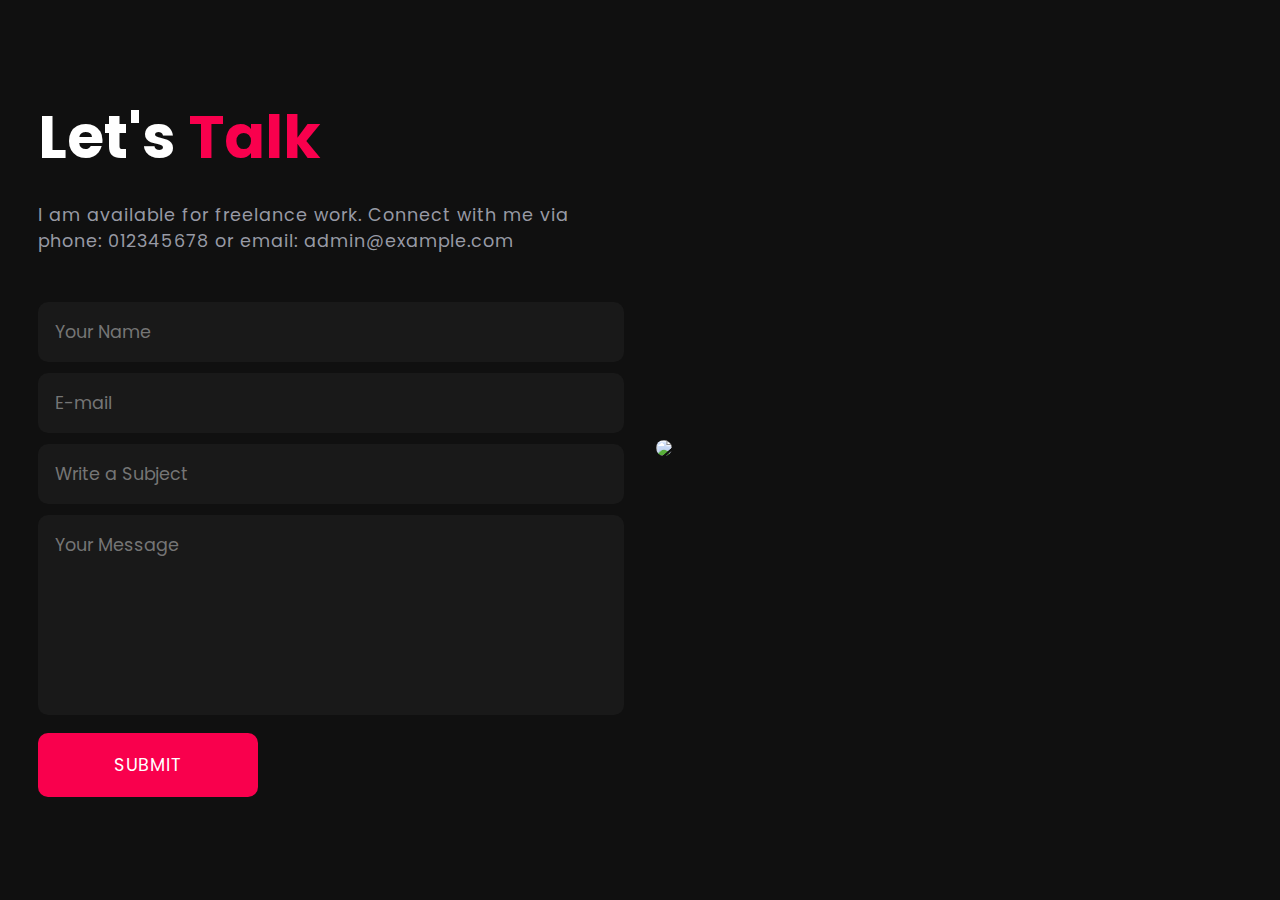
==== talk.html @ 9dde887e "Add files via upload" ====
<!DOCTYPE html>
<html>
<head>
    <meta charset='utf-8'>
    <meta http-equiv='X-UA-Compatible' content='IE=edge'>
    <title>Let't Talk</title>
    <meta name='viewport' content='width=device-width, initial-scale=1'>
    <link rel='stylesheet' type='text/css' media='screen' href='css/talk.css'>
    <script src='main.js'></script>
    <link rel="preconnect" href="https://fonts.googleapis.com">
    <link rel="preconnect" href="https://fonts.gstatic.com" crossorigin>
    <link href="https://fonts.googleapis.com/css2?family=Josefin+Sans:wght@100;200;300;400;500;600;700&family=Poppins:wght@200;300;400;500;600;700;800;900&display=swap" rel="stylesheet">

</head>
<body>
    <section class="contact">
        <div class="contact-form">
            <h1>Let's <span>Talk</span></h1>
            <p>I am available for freelance work. Connect with me via phone: 012345678 or email: admin@example.com</p>
            <form action="">
                <input type="" placeholder="Your Name" required>
                <input type="email" name="email" id="" placeholder="E-mail" required>
                <input type="" placeholder="Write a Subject" required>
                <textarea name="" id="" cols="30" rows="10" placeholder="Your Message" required></textarea>
                <input type="submit" name="" value="Submit" class="btn">

            </form>
        </div>

       <div class="contact-img">
            <img src="../Personal Responsive Website/imgs/Hero.jpg">
       </div>
    </section>
</body>
</html>
---- css/talk.css ----
*{
    padding: 0;
    margin: 0;
    box-sizing: border-box;
    font-family: 'Josefin Sans', sans-serif;
    font-family: 'Poppins', sans-serif;
}

section{
    padding: 40px 15%;
}
.contact{
    background: #101010;
    height: 100%;
    width: 100%;
    min-height: 100vh;
    display: grid;
    grid-template-columns: repeat(2, 2fr);
    align-items: center;
    grid-gap: 6rem;
}
.contact-img img{
    max-width: 100% ;
    width: 720px;
    height: auto;
    border-radius: 10px;
}
.contact-form h1{
    font-size: 80px;
    color: white;
    margin-bottom: 20px;
}
span{
    color: #f9004d;
}
.contact-form p{
    color: #c6c9d8bf;
    letter-spacing: 1px;
    line-height: 26px;
    font-size: 1.1rem;
    margin-bottom: 3.8rem;
}
.contact-form form{
    position: relative;
}
.contact-form form input, form textarea{
    width: 100%;
    padding: 17px;
    border: none;
    background: #191919;
    color: #fff;
    font-size: 1.1rem;
    margin-bottom: 0.7rem;
    border-radius: 10px;
}
.contact-form textarea{
    resize: none;
    height: 200px;
}
.contact-form form .btn{
    display: inline-block;
    background: #f9004d;
    font-size: 1.1rem;
    letter-spacing: 1px;
    text-transform: uppercase;
    font-weight: 600px;
    border: 2px solid transparent;
    border-radius: 10px;
    width: 220px;
    transition: ease .20s;
    cursor: pointer;
}
.contact-form form .btn:hover{
    border: 2px solid transparent;
    transform: scale(1.1);

}
@media(max-width:1570px ){
    section{
        padding: 80px 3%;
        transition: .2s;
    }
    .contact-form h1{
        font-size: 60px;
    }
    .contact-form p{
        margin-bottom: 3rem;
    }
}
@media(max-width:1590px ){
    .contact{
        grid-gap: 2rem;
        transition: .3s;
    }
}
@media(max-width:1000px ){
    .contact{
    grid-template-columns: 1fr;}
    .contact-form{
        order: 2;
    }
    .contact-img img{
        max-width: 100%;
        width: 100%;
        height: auto;
        text-align: center;
        margin-bottom: 30px;
    }
}
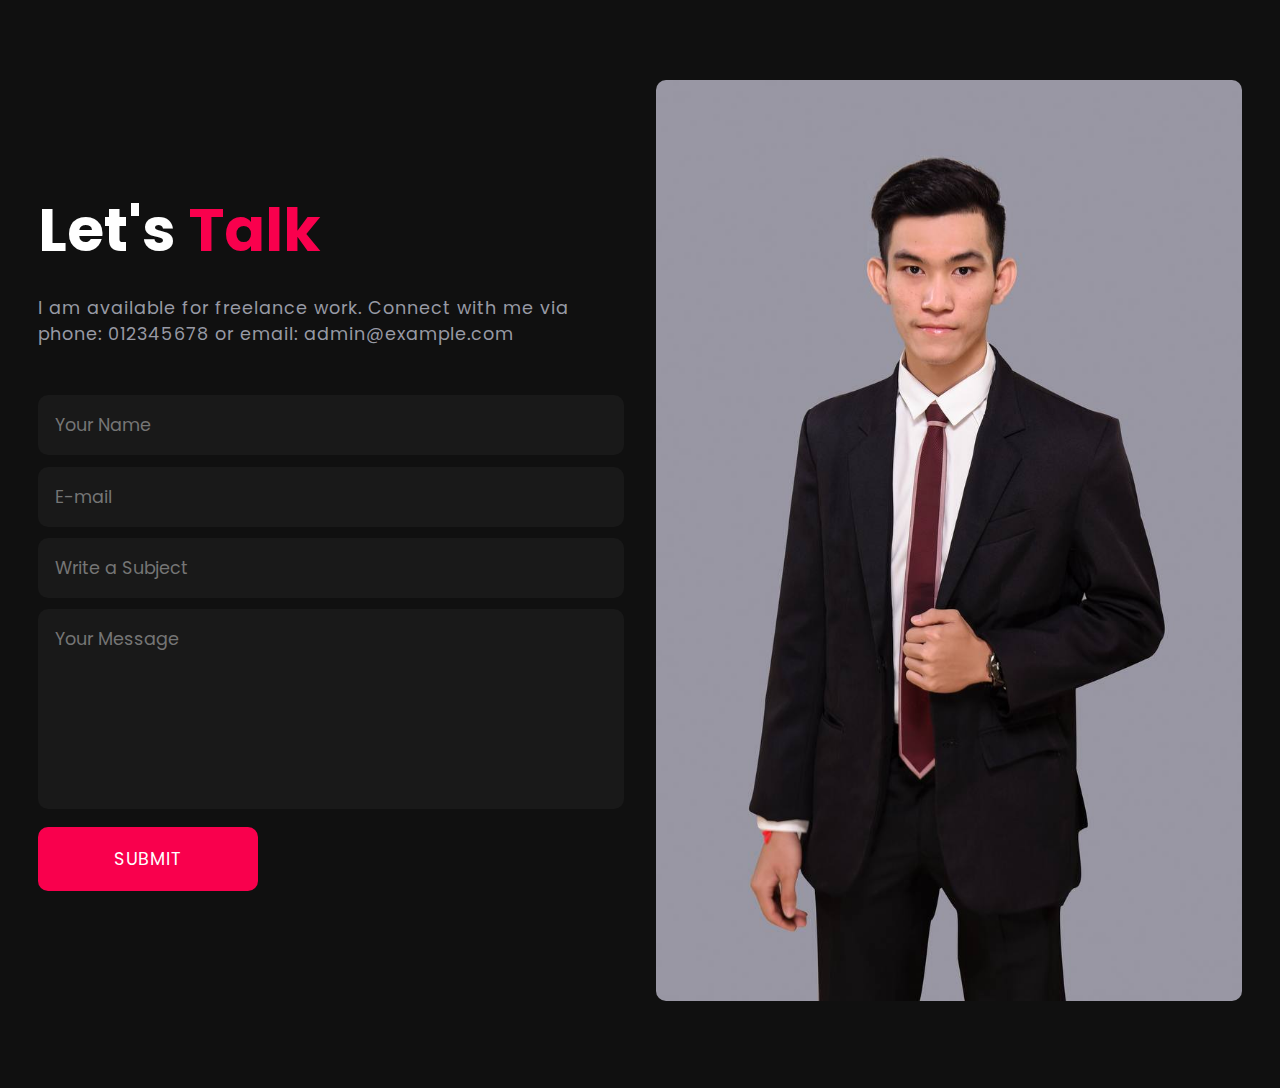
==== commit 4337692a: "Update talk.html" ====
--- a/talk.html
+++ b/talk.html
@@ -5,7 +5,7 @@
     <meta http-equiv='X-UA-Compatible' content='IE=edge'>
     <title>Let't Talk</title>
     <meta name='viewport' content='width=device-width, initial-scale=1'>
-    <link rel='stylesheet' type='text/css' media='screen' href='css/talk.css'>
+    <link rel='stylesheet' type='text/css' media='screen' href='talk.css'>
     <script src='main.js'></script>
     <link rel="preconnect" href="https://fonts.googleapis.com">
     <link rel="preconnect" href="https://fonts.gstatic.com" crossorigin>
@@ -28,8 +28,8 @@
         </div>
 
        <div class="contact-img">
-            <img src="../Personal Responsive Website/imgs/Hero.jpg">
+            <img src="Hero.jpg">
        </div>
     </section>
 </body>
-</html>+</html>
--- a/talk.css
+++ b/talk.css
@@ -0,0 +1,111 @@
+*{
+    padding: 0;
+    margin: 0;
+    box-sizing: border-box;
+    font-family: 'Josefin Sans', sans-serif;
+    font-family: 'Poppins', sans-serif;
+}
+
+section{
+    padding: 40px 15%;
+}
+.contact{
+    background: #101010;
+    height: 100%;
+    width: 100%;
+    min-height: 100vh;
+    display: grid;
+    grid-template-columns: repeat(2, 2fr);
+    align-items: center;
+    grid-gap: 6rem;
+}
+.contact-img img{
+    max-width: 100% ;
+    width: 720px;
+    height: auto;
+    border-radius: 10px;
+}
+.contact-form h1{
+    font-size: 80px;
+    color: white;
+    margin-bottom: 20px;
+}
+span{
+    color: #f9004d;
+}
+.contact-form p{
+    color: #c6c9d8bf;
+    letter-spacing: 1px;
+    line-height: 26px;
+    font-size: 1.1rem;
+    margin-bottom: 3.8rem;
+}
+.contact-form form{
+    position: relative;
+}
+.contact-form form input, form textarea{
+    width: 100%;
+    padding: 17px;
+    border: none;
+    background: #191919;
+    color: #fff;
+    font-size: 1.1rem;
+    margin-bottom: 0.7rem;
+    border-radius: 10px;
+}
+.contact-form textarea{
+    resize: none;
+    height: 200px;
+}
+.contact-form form .btn{
+    display: inline-block;
+    background: #f9004d;
+    font-size: 1.1rem;
+    letter-spacing: 1px;
+    text-transform: uppercase;
+    font-weight: 600px;
+    border: 2px solid transparent;
+    border-radius: 10px;
+    width: 220px;
+    transition: ease .20s;
+    cursor: pointer;
+}
+.contact-form form .btn:hover{
+    border: 2px solid transparent;
+    transform: scale(1.1);
+
+}
+@media(max-width:1570px ){
+    section{
+        padding: 80px 3%;
+        transition: .2s;
+    }
+    .contact-form h1{
+        font-size: 60px;
+    }
+    .contact-form p{
+        margin-bottom: 3rem;
+    }
+}
+@media(max-width:1590px ){
+    .contact{
+        grid-gap: 2rem;
+        transition: .3s;
+    }
+}
+@media(max-width:1000px ){
+    .contact{
+    grid-template-columns: 1fr;}
+    .contact-form{
+        order: 2;
+    }
+    .contact-img img{
+        max-width: 100%;
+        width: 100%;
+        height: auto;
+        text-align: center;
+        margin-bottom: 30px;
+    }
+}
+
+
